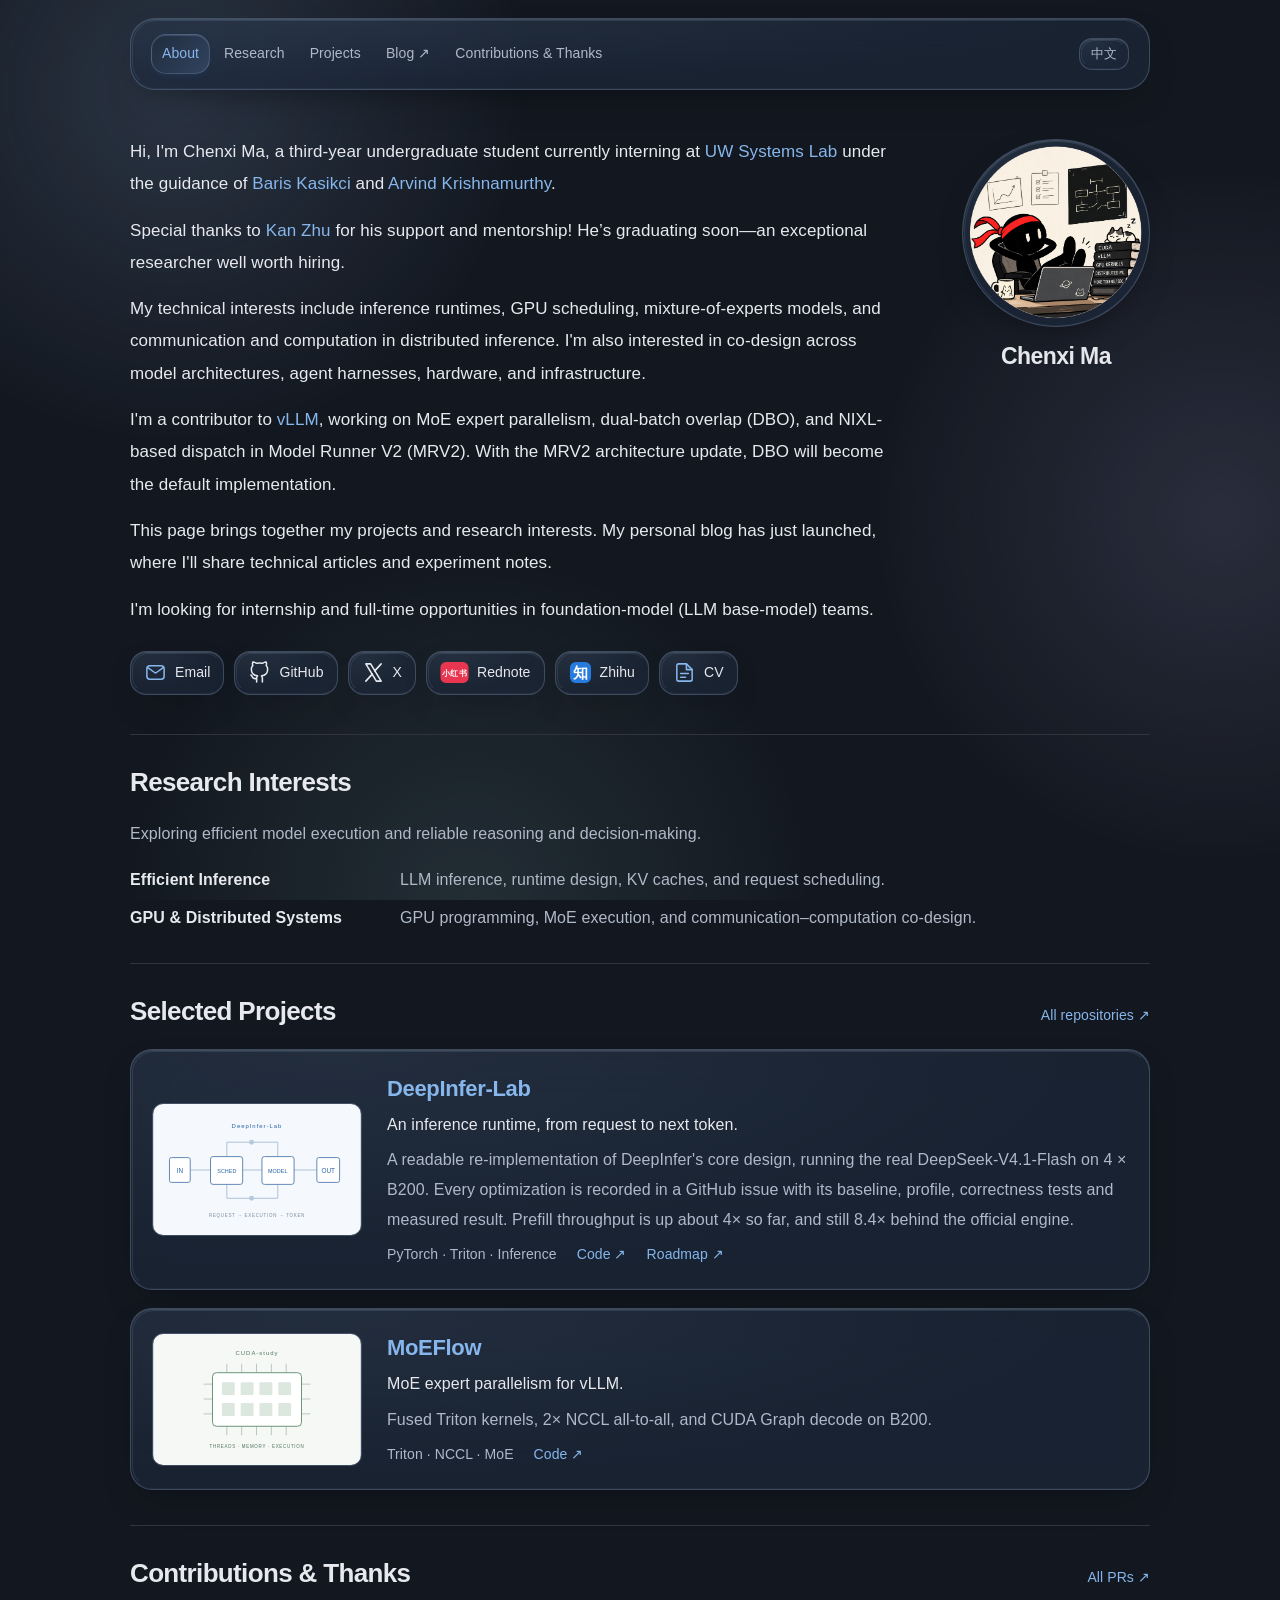
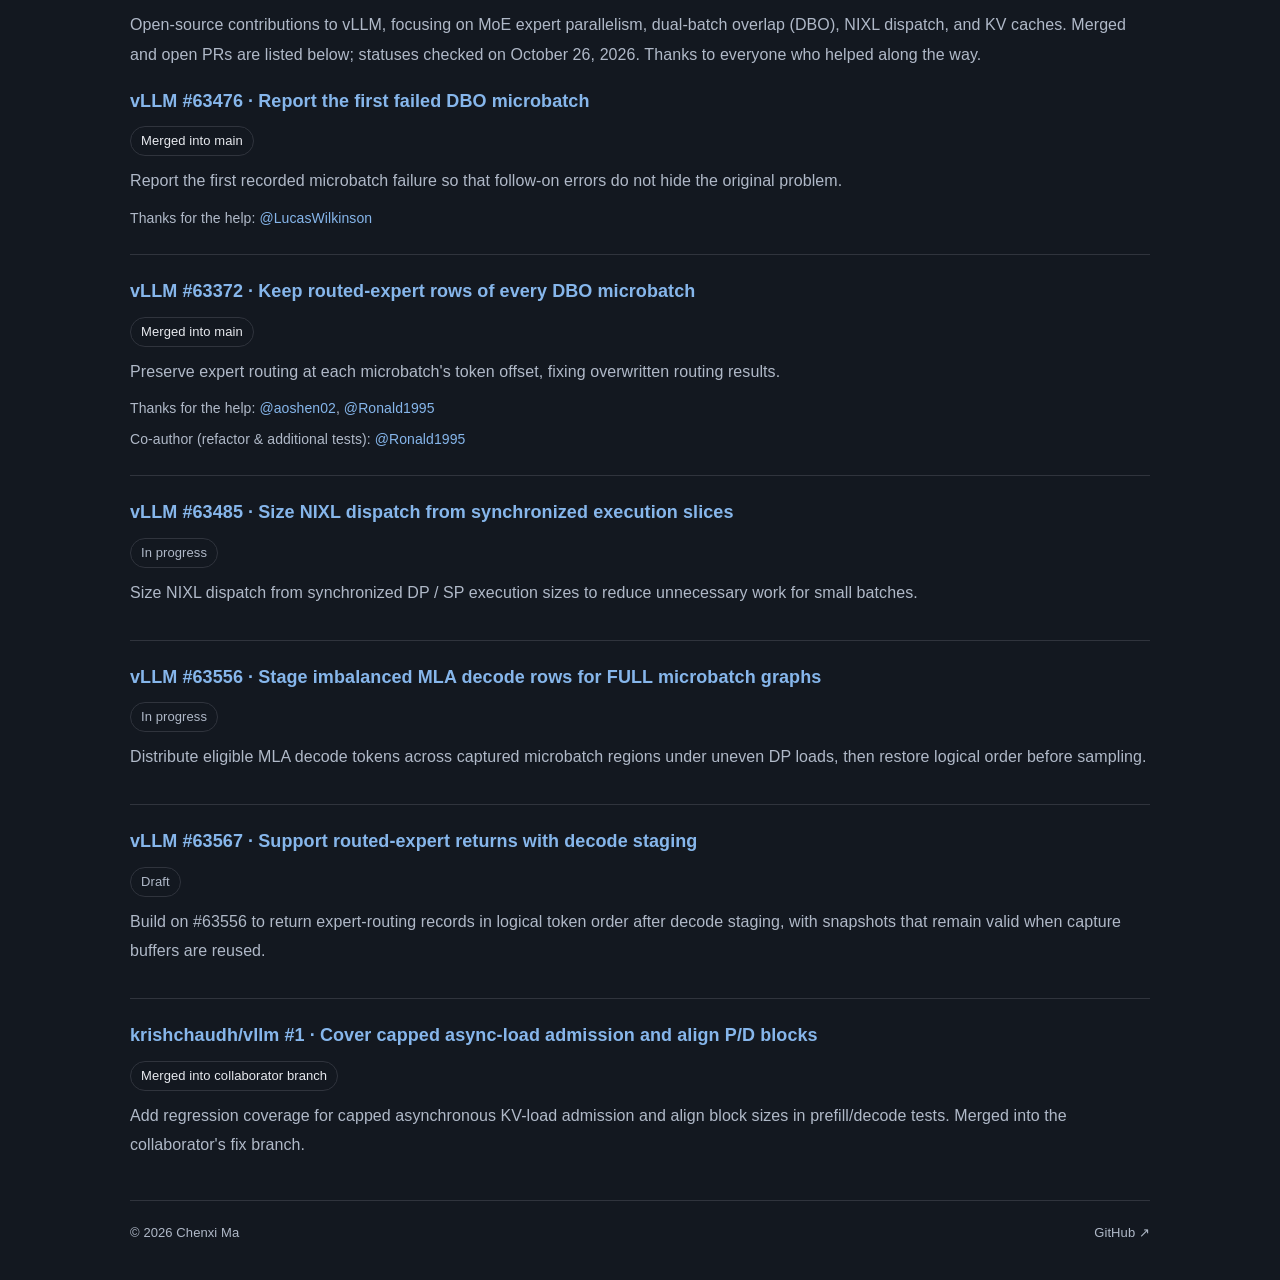
==== Academic-Profile/index.html @ 723401af "Redirect legacy /Academic-Profile/ and unknown paths to homepage" ====
<!doctype html>
<html lang="en"><head><meta charset="utf-8">
<title>Chenxi Ma</title>
<link rel="canonical" href="https://algebra-mcx.github.io/">
<meta http-equiv="refresh" content="0; url=https://algebra-mcx.github.io/">
<meta name="robots" content="noindex, follow">
<script>location.replace("https://algebra-mcx.github.io/");</script>
</head><body><a href="https://algebra-mcx.github.io/">Chenxi Ma</a></body></html>
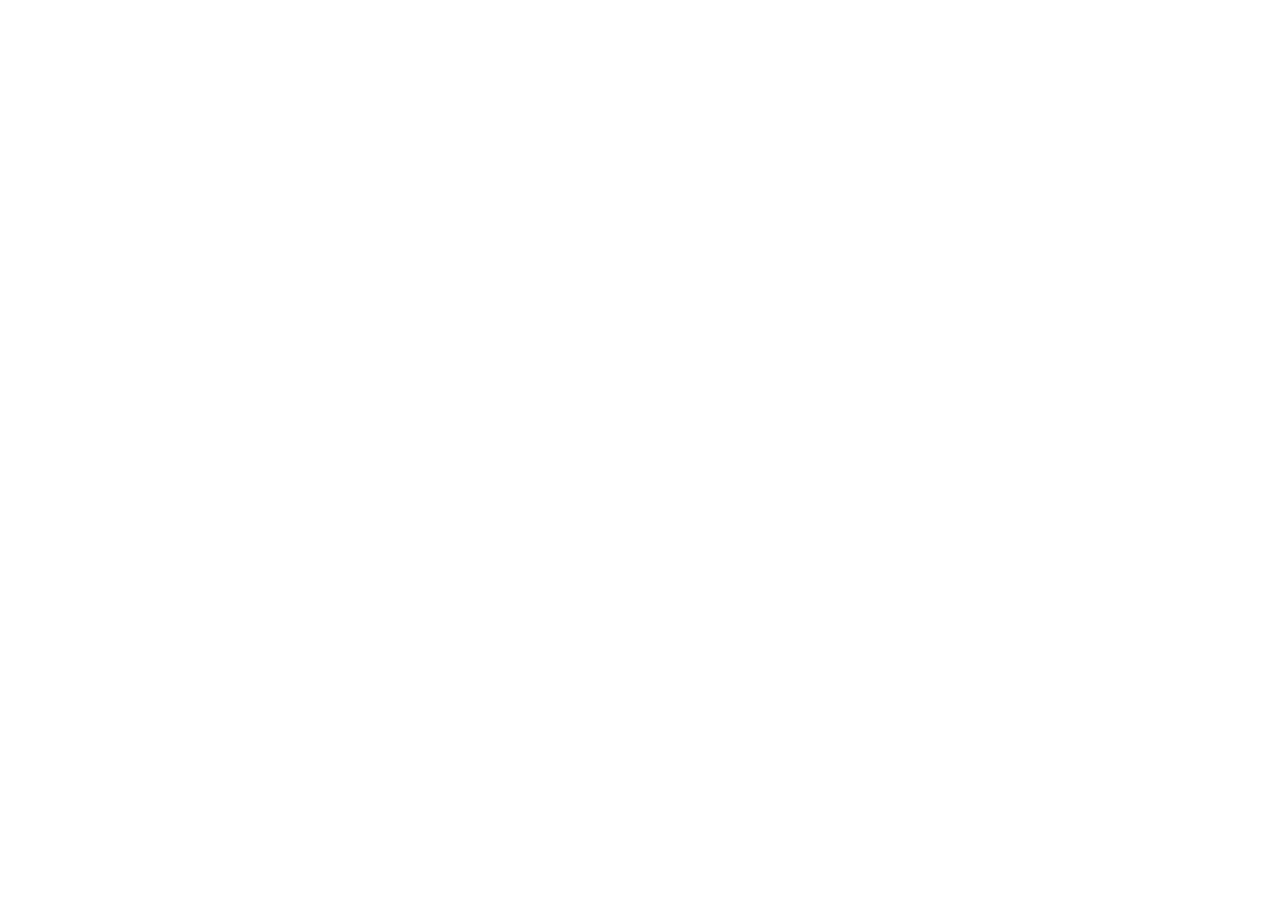
==== commit 453e1925: "Redirect the previous homepage to the unified website" ====
--- a/Academic-Profile/index.html
+++ b/Academic-Profile/index.html
@@ -1,8 +1,18 @@
 <!doctype html>
-<html lang="en"><head><meta charset="utf-8">
-<title>Chenxi Ma</title>
-<link rel="canonical" href="https://algebra-mcx.github.io/">
-<meta http-equiv="refresh" content="0; url=https://algebra-mcx.github.io/">
-<meta name="robots" content="noindex, follow">
-<script>location.replace("https://algebra-mcx.github.io/");</script>
-</head><body><a href="https://algebra-mcx.github.io/">Chenxi Ma</a></body></html>
+<html lang="en">
+<head>
+  <meta charset="utf-8">
+  <meta name="viewport" content="width=device-width, initial-scale=1">
+  <meta name="robots" content="noindex, follow">
+  <link rel="canonical" href="https://tech-blog-chi.vercel.app/">
+  <title>Chenxi Ma</title>
+  <script>
+    const homepage = new URL("https://tech-blog-chi.vercel.app/");
+    homepage.search = location.search;
+    homepage.hash = location.hash;
+    location.replace(homepage.href);
+  </script>
+  <meta http-equiv="refresh" content="1; url=https://tech-blog-chi.vercel.app/">
+</head>
+<body><a href="https://tech-blog-chi.vercel.app/">Chenxi Ma · 马晨熙</a></body>
+</html>
